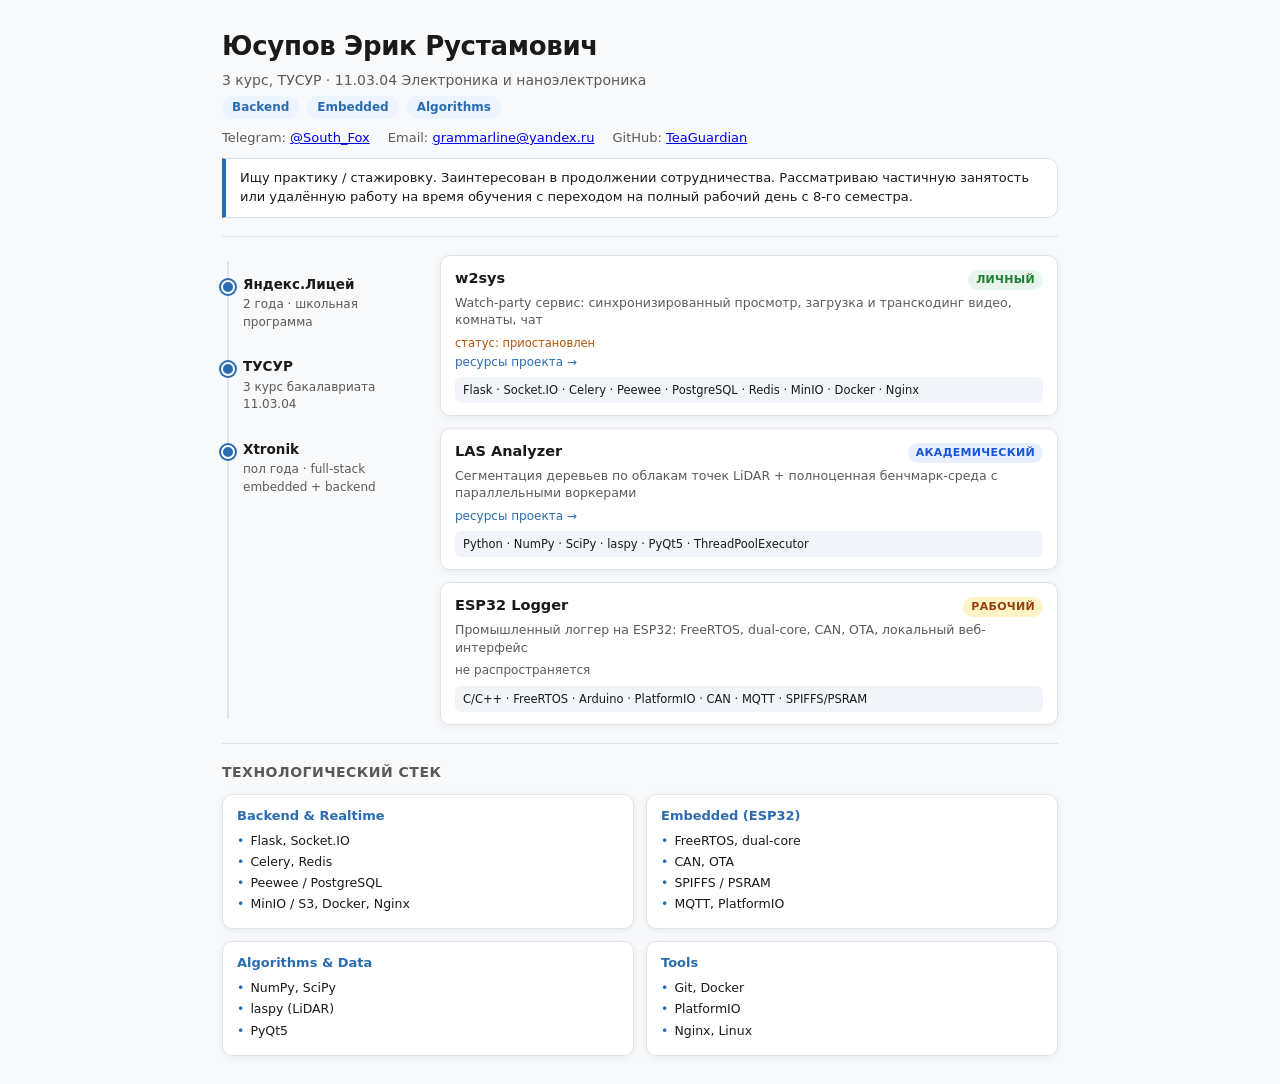
==== index.html @ cb7d182c "my job resume (v0.0)" ====
<!DOCTYPE html>
<html lang="ru">
<head>
<meta charset="UTF-8">
<meta http-equiv="Content-Type" content="text/html; charset=utf-8" />
<meta name="viewport" content="width=device-width, initial-scale=1.0">
<title>Резюме</title>
<link href="css/style.css" rel="stylesheet" type="text/css" />
</head>
<body>

<!-- ШАПКА -->
<header>
  <div class="name">Юсупов Эрик Рустамович</div>
  <div class="subtitle">3 курс, ТУСУР · 11.03.04 Электроника и наноэлектроника</div>

  <div class="tags">
    <span class="tag">Backend</span>
    <span class="tag">Embedded</span>
    <span class="tag">Algorithms</span>
  </div>

  <div class="contacts">
    <span>Telegram: <a href="https://t.me/South_Fox">@South_Fox</a></span>
    <span>Email: <a href="mailto:grammarline@yandex.ru">grammarline@yandex.ru</a></span>
    <span>GitHub: <a href="https://github.com/TeaGuardian/">TeaGuardian</a></span>
  </div>

  <div class="wish">
    Ищу практику / стажировку. Заинтересован в продолжении сотрудничества.
    Рассматриваю частичную занятость или удалённую работу на время обучения
    с переходом на полный рабочий день с 8-го семестра.
  </div>
</header>

<hr>

<!-- ТАЙМЛАЙН + ПРОЕКТЫ -->
<div class="main">
  <!-- Таймлайн -->
  <div class="timeline">
    <div class="tl-item">
      <div class="tl-title">Яндекс.Лицей</div>
      <div class="tl-desc">2 года · школьная программа</div>
    </div>
    <div class="tl-item">
      <div class="tl-title">ТУСУР</div>
      <div class="tl-desc">3 курс бакалавриата<br>11.03.04</div>
    </div>
    <div class="tl-item">
      <div class="tl-title">Xtronik</div>
      <div class="tl-desc">пол года · full-stack<br>embedded + backend</div>
    </div>
  </div>

  <!-- Проекты -->
  <div class="projects">
    <!-- w2sys -->
    <div class="project">
      <div class="project-header">
        <div class="project-name">w2sys</div>
        <span class="badge badge-personal">личный</span>
      </div>
      <div class="project-desc">
        Watch-party сервис: синхронизированный просмотр, загрузка и транскодинг видео, комнаты, чат
      </div>
      <div class="status">статус: приостановлен</div>
      <div class="project-link">
        <a href="https://github.com/TeaGuardian/Watch-Party">ресурсы проекта →</a>
      </div>
      <div class="project-stack">
        Flask · Socket.IO · Celery · Peewee · PostgreSQL · Redis · MinIO · Docker · Nginx
      </div>
    </div>

    <!-- LAS -->
    <div class="project">
      <div class="project-header">
        <div class="project-name">LAS Analyzer</div>
        <span class="badge badge-academic">академический</span>
      </div>
      <div class="project-desc">
        Сегментация деревьев по облакам точек LiDAR + полноценная бенчмарк-среда с параллельными воркерами
      </div>
      <div class="project-link">
        <a href="https://github.com/TeaGuardian/LAS-analyser">ресурсы проекта →</a>
      </div>
      <div class="project-stack">
        Python · NumPy · SciPy · laspy · PyQt5 · ThreadPoolExecutor
      </div>
    </div>

    <!-- ESP Logger -->
    <div class="project">
      <div class="project-header">
        <div class="project-name">ESP32 Logger</div>
        <span class="badge badge-work">рабочий</span>
      </div>
      <div class="project-desc">
        Промышленный логгер на ESP32: FreeRTOS, dual-core, CAN, OTA, локальный веб-интерфейс
      </div>
      <div class="project-link" style="color: var(--muted);">
        не распространяется
      </div>
      <div class="project-stack">
        C/C++ · FreeRTOS · Arduino · PlatformIO · CAN · MQTT · SPIFFS/PSRAM
      </div>
    </div>
  </div>
</div>

<hr>

<!-- СТЕК -->
<div class="stack-title">Технологический стек</div>
<div class="stack-grid">
  <div class="stack-card">
    <h3>Backend & Realtime</h3>
    <ul>
      <li>Flask, Socket.IO</li>
      <li>Celery, Redis</li>
      <li>Peewee / PostgreSQL</li>
      <li>MinIO / S3, Docker, Nginx</li>
    </ul>
  </div>

  <div class="stack-card">
    <h3>Embedded (ESP32)</h3>
    <ul>
      <li>FreeRTOS, dual-core</li>
      <li>CAN, OTA</li>
      <li>SPIFFS / PSRAM</li>
      <li>MQTT, PlatformIO</li>
    </ul>
  </div>

  <div class="stack-card">
    <h3>Algorithms & Data</h3>
    <ul>
      <li>NumPy, SciPy</li>
      <li>laspy (LiDAR)</li>
      <li>PyQt5</li>
    </ul>
  </div>

  <div class="stack-card">
    <h3>Tools</h3>
    <ul>
      <li>Git, Docker</li>
      <li>PlatformIO</li>
      <li>Nginx, Linux</li>
    </ul>
  </div>
</div>

</body>
</html>
---- css/style.css ----
:root {
  --bg: #f8f9fb;
  --card: #ffffff;
  --text: #1a1a1a;
  --muted: #5a5a5a;
  --border: #e0e4ea;
  --primary: #2b6cb0;
  --primary-soft: #ebf4ff;
  --accent: #2b6cb0;
  --radius: 10px;
  --shadow: 0 2px 8px rgba(0,0,0,0.06);
}

* { box-sizing: border-box; margin: 0; padding: 0; }

body {
  font-family: system-ui, -apple-system, "Segoe UI", Roboto, sans-serif;
  background: var(--bg);
  color: var(--text);
  line-height: 1.45;
  font-size: 13.5px;
  padding: 28px 32px;
  max-width: 900px;
  margin: 0 auto;
}

/* ——— ШАПКА ——— */
header {
  margin-bottom: 18px;
}

.name {
  font-size: 26px;
  font-weight: 700;
  letter-spacing: -0.3px;
  margin-bottom: 4px;
}

.subtitle {
  font-size: 14px;
  color: var(--muted);
  margin-bottom: 6px;
}

.tags {
  display: flex;
  gap: 8px;
  flex-wrap: wrap;
  margin-bottom: 10px;
}

.tag {
  background: var(--primary-soft);
  color: var(--primary);
  font-size: 12px;
  font-weight: 600;
  padding: 3px 10px;
  border-radius: 20px;
}

.contacts {
  font-size: 13px;
  color: var(--muted);
  margin-bottom: 10px;
}

.contacts span { margin-right: 14px; }

.wish {
  background: var(--card);
  border: 1px solid var(--border);
  border-left: 4px solid var(--primary);
  border-radius: 0 var(--radius) var(--radius) 0;
  padding: 10px 14px;
  font-size: 13px;
  color: var(--text);
}

hr {
  border: none;
  border-top: 1px solid var(--border);
  margin: 18px 0;
}

/* ——— ОСНОВНОЙ БЛОК ——— */
.main {
  display: grid;
  grid-template-columns: 190px 1fr;
  gap: 28px;
  margin-bottom: 6px;
}

/* Таймлайн */
.timeline {
  position: relative;
  padding-left: 15px;
}

.timeline::before {
  content: "";
  position: absolute;
  left: 5px;
  top: 6px;
  bottom: 6px;
  width: 2px;
  background: var(--border);
}

.tl-item {
  position: relative;
  margin-bottom: 26px;
}

.tl-item:first-child { margin-top: 20px; }
.tl-item:last-child { margin-bottom: 0; }

.tl-item::before {
  content: "";
  position: absolute;
  left: -16px;
  top: 5px;
  width: 10px;
  height: 10px;
  border-radius: 50%;
  background: var(--primary);
  border: 2px solid var(--bg);
  box-shadow: 0 0 0 2px var(--primary);
}

.tl-title {
  font-weight: 650;
  font-size: 13.5px;
  margin-bottom: 2px;
  margin-left: 6px;
}

.tl-desc {
  font-size: 12px;
  color: var(--muted);
  margin-left: 6px;
}

/* Проекты */
.projects {
  display: flex;
  flex-direction: column;
  gap: 12px;
}

.project {
  background: var(--card);
  border: 1px solid var(--border);
  border-radius: var(--radius);
  padding: 12px 14px;
  box-shadow: var(--shadow);
}

.project-header {
  display: flex;
  justify-content: space-between;
  align-items: baseline;
  margin-bottom: 4px;
}

.project-name {
  font-weight: 700;
  font-size: 14.5px;
}

.badge {
  font-size: 11px;
  font-weight: 600;
  padding: 2px 8px;
  border-radius: 12px;
  text-transform: uppercase;
  letter-spacing: 0.3px;
}

.badge-personal { background: #e6f4ea; color: #1e7e34; }
.badge-academic { background: #e8f0fe; color: #1a56db; }
.badge-work     { background: #fef3c7; color: #92400e; }

.project-desc {
  font-size: 12.5px;
  color: var(--muted);
  margin-bottom: 6px;
  line-height: 1.4;
}

.project-link {
  font-size: 12px;
  margin-bottom: 6px;
}

.project-link a {
  color: var(--primary);
  text-decoration: none;
}

.project-link a:hover { text-decoration: underline; }

.status {
  font-size: 11.5px;
  color: #b45309;
  font-weight: 500;
  margin-bottom: 2px;
}

.project-stack {
  font-size: 11.5px;
  color: var(--text);
  background: #f1f5f9;
  padding: 5px 8px;
  border-radius: 6px;
  line-height: 1.4;
}

/* ——— СТЕК ——— */
.stack-title {
  font-size: 14px;
  font-weight: 650;
  margin-bottom: 12px;
  color: var(--muted);
  text-transform: uppercase;
  letter-spacing: 0.5px;
}

.stack-grid {
  display: grid;
  grid-template-columns: 1fr 1fr;
  gap: 12px;
}

.stack-card {
  background: var(--card);
  border: 1px solid var(--border);
  border-radius: var(--radius);
  padding: 12px 14px;
  box-shadow: var(--shadow);
}

.stack-card h3 {
  font-size: 13px;
  font-weight: 700;
  color: var(--primary);
  margin-bottom: 6px;
}

.stack-card ul {
  list-style: none;
  font-size: 12.5px;
  color: var(--text);
}

.stack-card li {
  margin-bottom: 3px;
}

.stack-card li::before {
  content: "•";
  color: var(--primary);
  margin-right: 6px;
}

/* ——— PRINT ——— */
@media print {
  body {
    padding: 12mm 14mm;
    max-width: none;
    background: white;
  }
  .project, .stack-card, .wish {
    box-shadow: none;
    border: 1px solid #ddd;
  }
  a { color: var(--primary); text-decoration: none; }
}
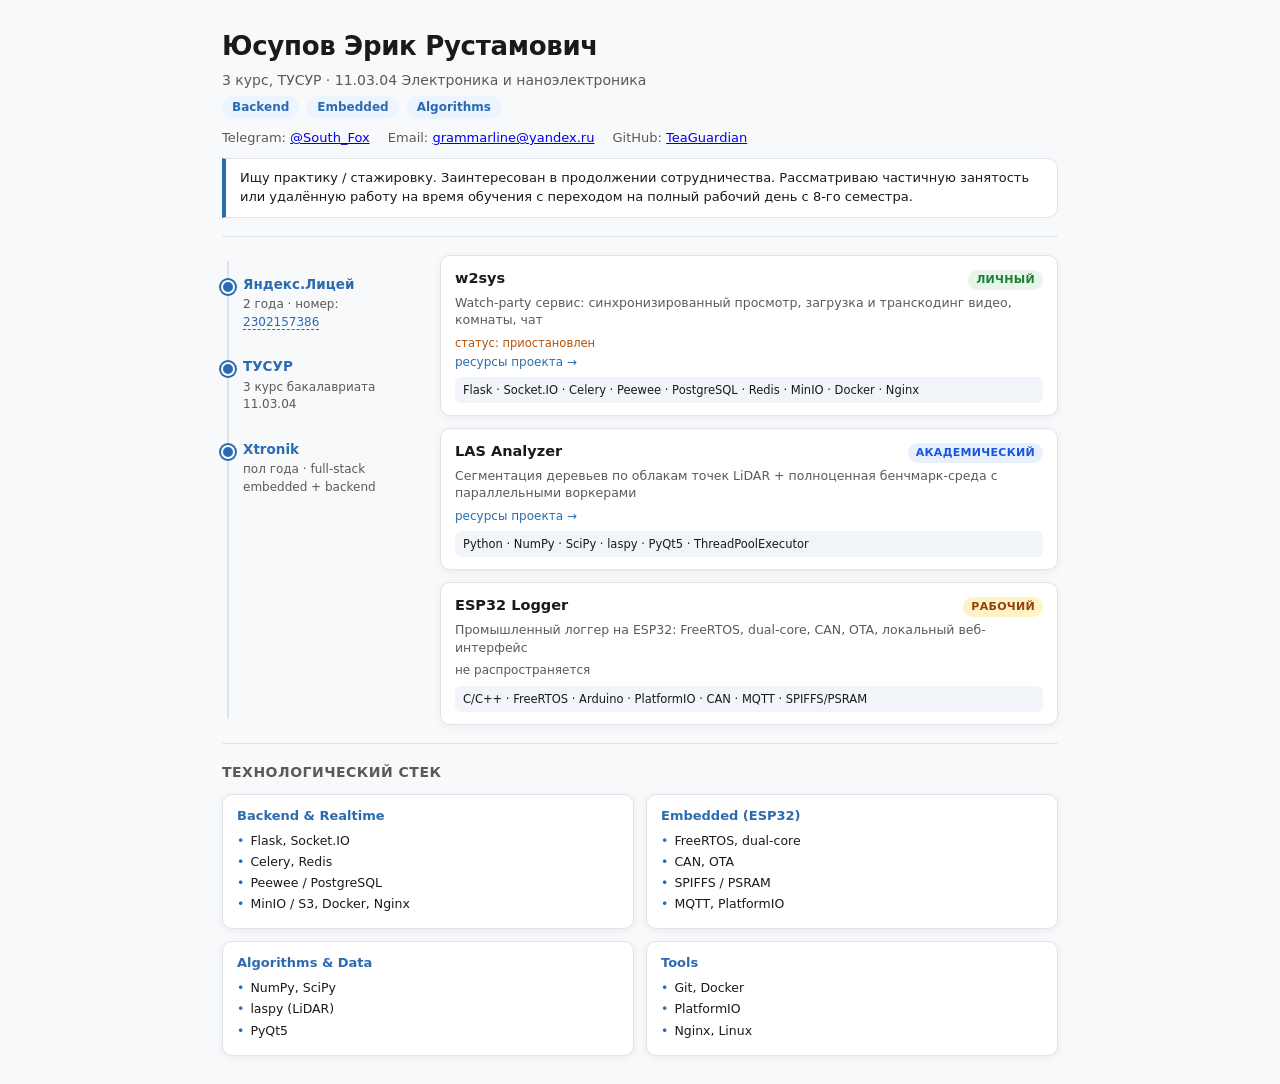
==== commit c45e6ff5: "links" ====
--- a/index.html
+++ b/index.html
@@ -40,15 +40,15 @@
   <!-- Таймлайн -->
   <div class="timeline">
     <div class="tl-item">
-      <div class="tl-title">Яндекс.Лицей</div>
-      <div class="tl-desc">2 года · школьная программа</div>
+      <div class="tl-title"><a href="https://lms.yandex.ru/certificate/check">Яндекс.Лицей</a></div>
+      <div class="tl-desc">2 года · номер: <a class="copyable">2302157386</a></div>
     </div>
     <div class="tl-item">
-      <div class="tl-title">ТУСУР</div>
+      <div class="tl-title"><a href="https://tusur.ru/ru">ТУСУР</a></div>
       <div class="tl-desc">3 курс бакалавриата<br>11.03.04</div>
     </div>
     <div class="tl-item">
-      <div class="tl-title">Xtronik</div>
+      <div class="tl-title"><a href="https://xtronik.ru/#question">Xtronik</a></div>
       <div class="tl-desc">пол года · full-stack<br>embedded + backend</div>
     </div>
   </div>
@@ -152,6 +152,32 @@
     </ul>
   </div>
 </div>
+<script>
+document.querySelectorAll('.copyable').forEach(el => {
+  el.addEventListener('click', async () => {
+    const text = el.dataset.copy || el.textContent;
+    try {
+      await navigator.clipboard.writeText(text);
+      const original = el.textContent;
+      el.textContent = 'скопировано';
+      el.classList.add('copied');
+      setTimeout(() => {
+        el.textContent = original;
+        el.classList.remove('copied');
+      }, 1200);
+    } catch (e) {
+      // fallback for older browsers
+      const range = document.createRange();
+      range.selectNode(el);
+      const sel = window.getSelection();
+      sel.removeAllRanges();
+      sel.addRange(range);
+      document.execCommand('copy');
+      sel.removeAllRanges();
+    }
+  });
+});
+</script>
 
 </body>
 </html>
--- a/css/style.css
+++ b/css/style.css
@@ -5,6 +5,7 @@
   --muted: #5a5a5a;
   --border: #e0e4ea;
   --primary: #2b6cb0;
+  --primary2: #D18017;
   --primary-soft: #ebf4ff;
   --accent: #2b6cb0;
   --radius: 10px;
@@ -134,10 +135,33 @@
   margin-left: 6px;
 }
 
+.tl-title a {
+  color: var(--primary);
+  text-decoration: none;
+}
+
 .tl-desc {
   font-size: 12px;
   color: var(--muted);
   margin-left: 6px;
+}
+
+.copyable {
+  cursor: pointer;
+  color: var(--primary);
+  border-bottom: 1px dashed var(--primary);
+  transition: color 0.15s, border-color 0.15s;
+  user-select: none;
+}
+
+.copyable:hover {
+  color: var(--primary2);
+  border-bottom-color: var(--primary2);
+}
+
+.copyable.copied {
+  color: #1e7e34;
+  border-bottom-color: #1e7e34;
 }
 
 /* Проекты */
@@ -262,6 +286,46 @@
   margin-right: 6px;
 }
 
+/* ——— MOBILE ——— */
+@media (max-width: 640px) {
+  body {
+    padding: 16px 14px;
+    font-size: 13px;
+  }
+
+  .name {
+    font-size: 22px;
+  }
+
+  .contacts {
+    display: flex;
+    flex-direction: column;
+    gap: 4px;
+  }
+
+  .contacts span {
+    margin-right: 0;
+  }
+
+  .main {
+    grid-template-columns: 1fr;
+    gap: 20px;
+  }
+
+  .timeline {
+    padding-left: 15px;
+    margin-bottom: 4px;
+  }
+
+  .tl-item:first-child {
+    margin-top: 0;
+  }
+
+  .stack-grid {
+    grid-template-columns: 1fr;
+  }
+}
+
 /* ——— PRINT ——— */
 @media print {
   body {
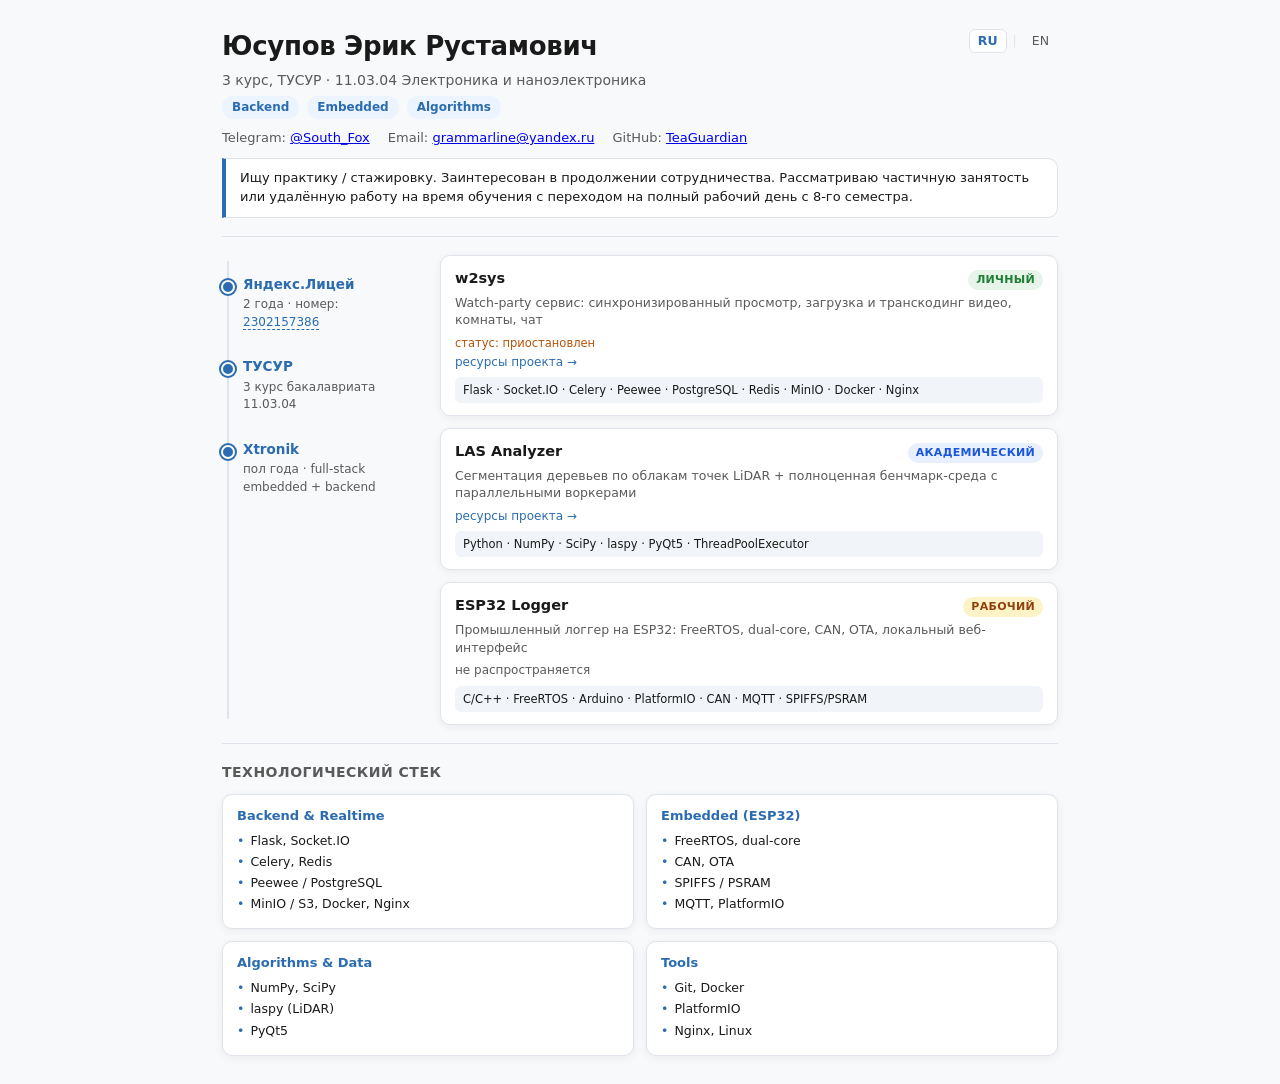
==== commit 1b3facb0: "english support" ====
--- a/index.html
+++ b/index.html
@@ -11,7 +11,14 @@
 
 <!-- ШАПКА -->
 <header>
-  <div class="name">Юсупов Эрик Рустамович</div>
+  <div class="name-row">
+    <div class="name">Юсупов Эрик Рустамович</div>
+    <div class="lang-switch">
+      <a href="index.html" class="active">RU</a>
+      <span class="sep">|</span>
+      <a href="index_en.html">EN</a>
+    </div>
+  </div>
   <div class="subtitle">3 курс, ТУСУР · 11.03.04 Электроника и наноэлектроника</div>
 
   <div class="tags">
--- a/css/style.css
+++ b/css/style.css
@@ -30,11 +30,20 @@
   margin-bottom: 18px;
 }
 
+.name-row {
+  display: flex;
+  justify-content: space-between;
+  align-items: center;
+  gap: 12px;
+  flex-wrap: wrap;
+  margin-bottom: 4px;
+}
+
 .name {
   font-size: 26px;
   font-weight: 700;
   letter-spacing: -0.3px;
-  margin-bottom: 4px;
+  margin-bottom: 0;
 }
 
 .subtitle {
@@ -326,6 +335,41 @@
   }
 }
 
+/* Language switcher */
+.lang-switch {
+  display: flex;
+  gap: 6px;
+  align-items: center;
+  font-size: 12.5px;
+  margin-bottom: 12px;
+}
+
+.lang-switch a {
+  color: var(--muted);
+  text-decoration: none;
+  padding: 2px 8px;
+  border-radius: 6px;
+  border: 1px solid transparent;
+  transition: color 0.15s, background 0.15s, border-color 0.15s;
+}
+
+.lang-switch a:hover {
+  color: var(--primary);
+  background: var(--primary-soft);
+}
+
+.lang-switch a.active {
+  color: var(--primary);
+  font-weight: 600;
+  border-color: var(--border);
+  background: var(--card);
+}
+
+.lang-switch .sep {
+  color: var(--border);
+  user-select: none;
+}
+
 /* ——— PRINT ——— */
 @media print {
   body {
